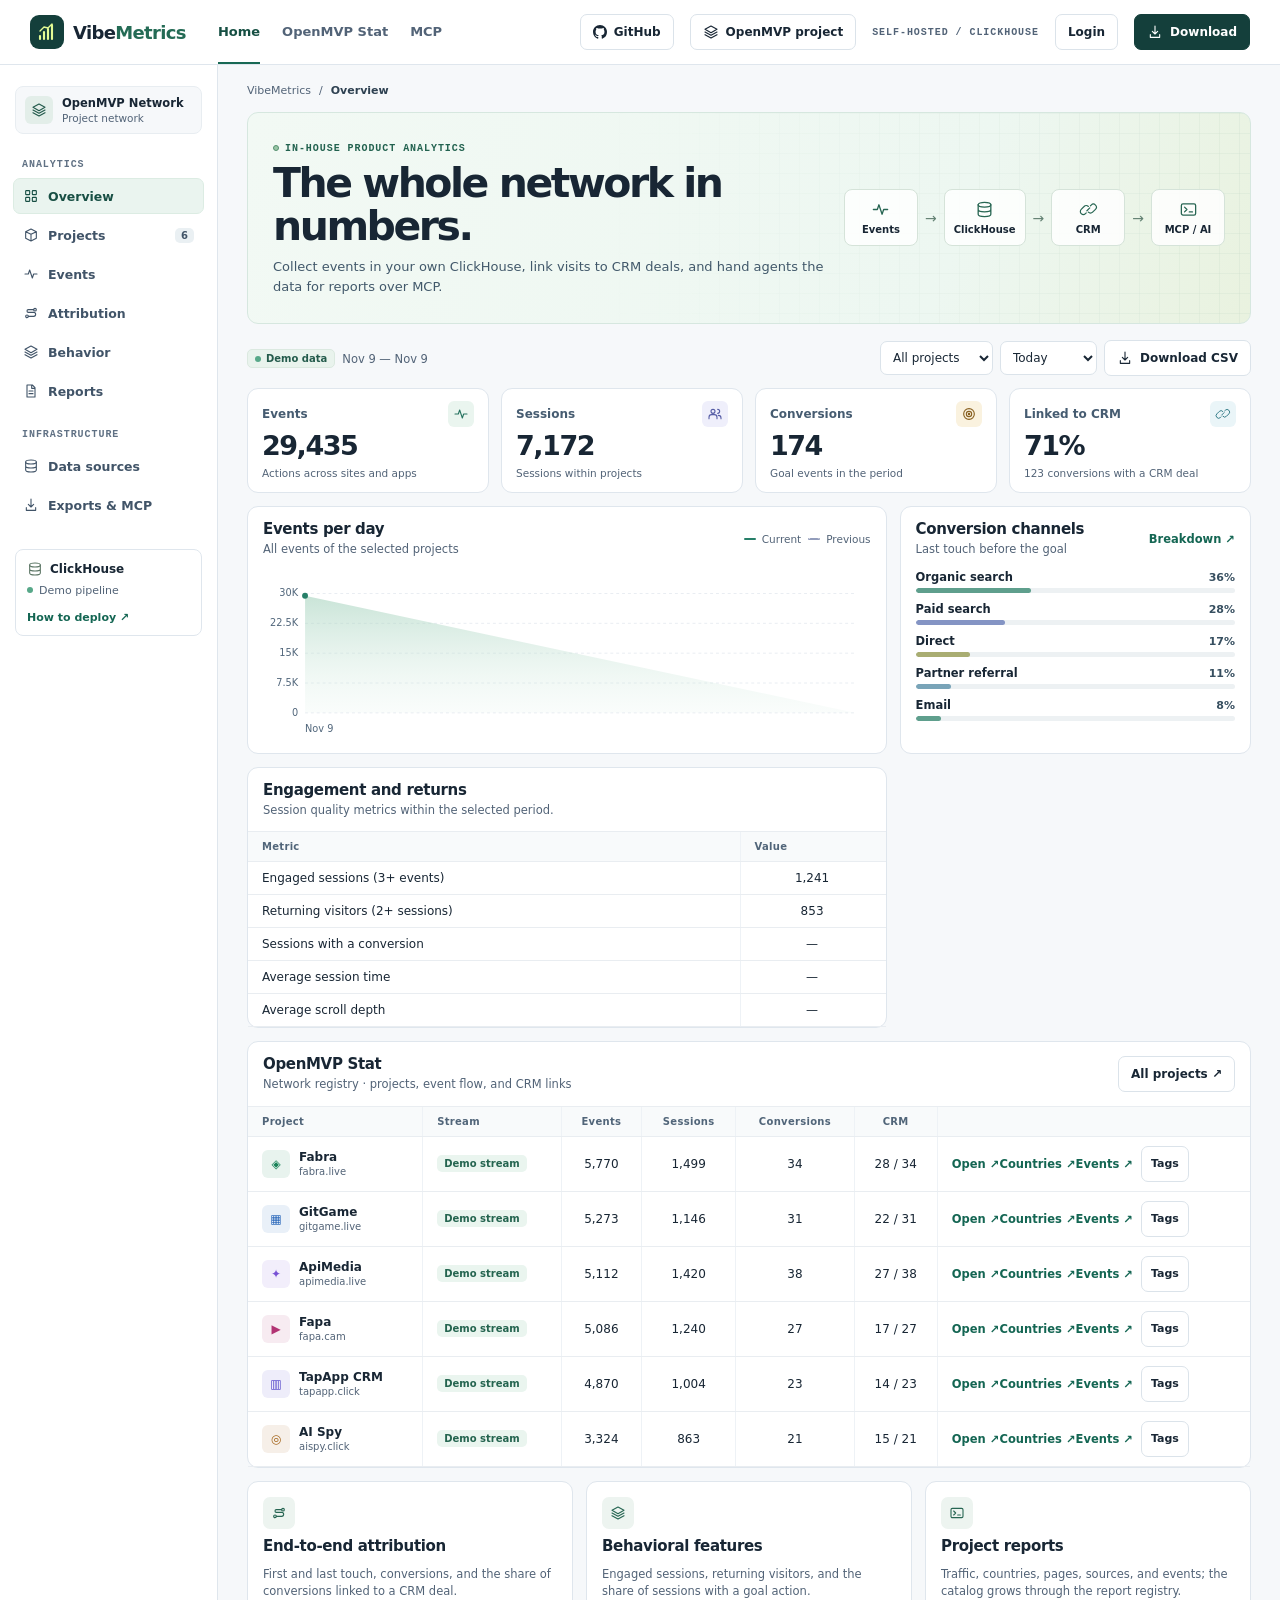
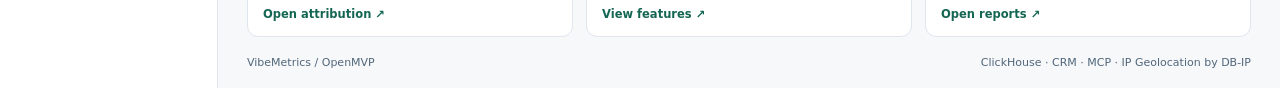
==== index.html @ 2ef66eb2 "Dashboard: devices panel (desktop/mobile/tablet), device_type column on ingest" ====
<!doctype html>
<html lang="en">
<head>
  <meta charset="utf-8">
  <meta name="viewport" content="width=device-width, initial-scale=1">
  <meta name="theme-color" content="#f6f8fa">
  <meta name="description" content="VibeMetrics — self-hosted ClickHouse analytics portal for the OpenMVP project network.">
  <link rel="icon" href="./assets/mark.svg" type="image/svg+xml">
  <title>VibeMetrics — ClickHouse analytics portal</title>
  <link rel="stylesheet" href="./assets/style.css?v=public-1">
  <script type="module" src="./assets/main.js?v=dash-2"></script>
</head>
<body>
  <a class="skip" href="#content">Skip to analytics</a>
  <header class="mast">
    <a class="brand" href="#overview" aria-label="VibeMetrics — home"><span class="brand-mark"><svg viewBox="0 0 24 24" fill="none" aria-hidden="true"><path d="M5 16v3m4-7v7m4-10v10m4-14v14" stroke="currentColor" stroke-width="2.1" stroke-linecap="round"/><path d="m5 11 4-4 4 1 4-4" stroke="currentColor" stroke-width="1.35" stroke-linecap="round" stroke-linejoin="round"/></svg></span>Vibe<span class="brand-suffix">Metrics</span></a>
    <nav class="top-nav" aria-label="Main menu"><a href="#overview" data-top="overview">Home</a><a href="#projects" data-top="projects">OpenMVP Stat</a><a href="#mcp" data-top="mcp">MCP</a></nav>
    <div class="mast-actions">
      <a class="button" href="https://github.com/martinroot/vibemetrics" target="_blank" rel="noopener" aria-label="GitHub repository"><svg viewBox="0 0 16 16" width="14" height="14" fill="currentColor" aria-hidden="true"><path d="M8 0C3.58 0 0 3.58 0 8c0 3.54 2.29 6.53 5.47 7.59.4.07.55-.17.55-.38 0-.19-.01-.82-.01-1.49-2.01.37-2.53-.49-2.69-.94-.09-.23-.48-.94-.82-1.13-.28-.15-.68-.52-.01-.53.63-.01 1.08.58 1.23.82.72 1.21 1.87.87 2.33.66.07-.52.28-.87.51-1.07-1.78-.2-3.64-.89-3.64-3.95 0-.87.31-1.59.82-2.15-.08-.2-.36-1.02.08-2.12 0 0 .67-.21 2.2.82.64-.18 1.32-.27 2-.27s1.36.09 2 .27c1.53-1.04 2.2-.82 2.2-.82.44 1.1.16 1.92.08 2.12.51.56.82 1.27.82 2.15 0 3.07-1.87 3.75-3.65 3.95.29.25.54.73.54 1.48 0 1.07-.01 1.93-.01 2.2 0 .21.15.46.55.38A7.995 7.995 0 0 0 16 8c0-4.42-3.58-8-8-8Z"/></svg><span>GitHub</span></a>
      <a class="button" href="https://openmvp.online/" target="_blank" rel="noopener" aria-label="OpenMVP project"><span data-icon="layers"></span><span>OpenMVP project</span></a>
      <span class="build-label">SELF-HOSTED / CLICKHOUSE</span><a class="button" href="/app/">Login</a><a class="button primary bundle" href="./downloads/vibemetrics-self-hosted.zip" download><span data-icon="download"></span><span>Download</span></a>
    </div>
  </header>
  <div class="layout">
    <aside class="sidebar">
      <div class="side-body">
        <div class="workspace"><span data-icon="layers"></span><div><strong>OpenMVP Network</strong><small>Project network</small></div></div>
        <p class="nav-label">ANALYTICS</p>
        <nav class="side-nav" aria-label="Analytics">
          <a href="#overview" data-view="overview"><span data-icon="grid"></span>Overview</a>
          <a href="#projects" data-view="projects"><span data-icon="box"></span>Projects <span class="nav-count" id="nav-count"></span></a>
          <a href="#events" data-view="events"><span data-icon="pulse"></span>Events</a>
          <a href="#attribution" data-view="attribution"><span data-icon="route"></span>Attribution</a>
          <a href="#features" data-view="features"><span data-icon="layers"></span>Behavior</a>
          <a href="#reports" data-view="reports"><span data-icon="file"></span>Reports</a>
        </nav>
        <p class="nav-label">INFRASTRUCTURE</p>
        <nav class="side-nav" aria-label="Infrastructure">
          <a href="#sources" data-view="sources"><span data-icon="database"></span>Data sources</a>
          <a href="#exports" data-view="exports"><span data-icon="download"></span>Exports &amp; MCP</a>
        </nav>
        <div class="engine"><div><span data-icon="database"></span><strong>ClickHouse</strong></div><small id="engine-status">Demo pipeline</small><a href="#sources" data-view="sources">How to deploy <span aria-hidden="true">↗</span></a></div>
      </div>
    </aside>
    <main id="content" tabindex="-1">
      <div class="frame">
        <div class="breadcrumbs"><span>VibeMetrics</span><span aria-hidden="true">/</span><strong id="crumb">Overview</strong></div>
        <div id="view"></div>
        <footer><span>VibeMetrics / OpenMVP</span><span>ClickHouse · CRM · MCP · <a href="https://db-ip.com" rel="noopener">IP Geolocation by DB-IP</a></span></footer>
      </div>
    </main>
  </div>
  <dialog id="project-dialog" aria-labelledby="dialog-title">
    <form id="project-form">
      <div class="dialog-head"><div><span class="eyebrow">PROJECT REGISTRY</span><h2 id="dialog-title">New project</h2></div><button class="button icon-only" type="button" data-action="close" aria-label="Close">×</button></div>
      <label>Project name<input name="name" required maxlength="80" placeholder="e.g. Billing Portal"></label>
      <label>Project ID<input name="id" required maxlength="48" pattern="[a-z][a-z0-9\-]*" placeholder="billing-portal" title="Lowercase Latin letters, digits and hyphens. Start with a letter."></label>
      <label>Site domain<input name="url" type="url" required maxlength="200" placeholder="https://example.com"></label>
      <label>Category <span>(optional)</span><input name="type" maxlength="60" placeholder="Product analytics"></label>
      <label>Tags <span>(comma-separated, up to 8)</span><input name="tags" maxlength="400" placeholder="traffic, mvp, test"></label>
      <p class="form-error" id="form-error" role="alert"></p>
      <div class="dialog-actions"><button class="button" type="button" data-action="close">Cancel</button><button class="button primary" type="submit">Add</button></div>
    </form>
  </dialog>
  <dialog id="tags-dialog" aria-labelledby="tags-title">
    <form id="tags-form">
      <div class="dialog-head"><div><span class="eyebrow">PROJECT REGISTRY</span><h2 id="tags-title">Project tags</h2></div><button class="button icon-only" type="button" data-action="close" aria-label="Close">×</button></div>
      <p class="quiet" id="tags-project"></p>
      <label>Tags <span>(comma-separated, up to 8)</span><input id="tags-input" maxlength="400" placeholder="traffic, mvp, test"></label>
      <p class="form-error" id="tags-error" role="alert"></p>
      <div class="dialog-actions"><button class="button" type="button" data-action="close">Cancel</button><button class="button primary" type="submit">Save</button></div>
    </form>
  </dialog>
  <div id="toast" role="status" aria-live="polite"></div>
</body>
</html>
---- assets/style.css ----
:root{font-family:Inter,system-ui,-apple-system,BlinkMacSystemFont,"Segoe UI",sans-serif;color:#182634;background:#f6f8fa;font-synthesis:none;--ink:#182634;--muted:#526377;--border:#dfe6ed;--green:#146653;--dark:#143f3b;--paper:#fff;--pale:#eaf4ef;--radius:11px;font-size:14px}
*,*::before,*::after{box-sizing:border-box}
body{margin:0;min-width:320px}
a{color:inherit;text-decoration:none}
button,input,select{font:inherit;color:inherit}
button,select{cursor:pointer}
button:disabled{opacity:.5;cursor:wait}
:focus-visible{outline:2px solid #207c66;outline-offset:3px}
h1,h2,h3,p{margin:0}
svg{display:block}
.skip{position:fixed;z-index:5;top:-100px;padding:12px;background:#fff}
.skip:focus{top:4px}
.mast{height:65px;display:flex;align-items:center;gap:32px;padding:0 30px;background:#fff;border-bottom:1px solid var(--border);position:sticky;top:0;z-index:4}
.brand{display:inline-flex;align-items:center;gap:10px;font-weight:800;font-size:18px;letter-spacing:-.65px;white-space:nowrap}
.brand-mark{width:34px;height:34px;border-radius:9px;background:var(--dark);color:#e3fb94;display:grid;place-items:center}
.brand-mark svg{width:24px}
.top-nav{height:100%;display:flex;gap:22px}
.top-nav a{height:100%;display:flex;align-items:center;border-bottom:2px solid transparent;white-space:nowrap;font-size:13px;color:var(--muted);font-weight:650}
.top-nav a[aria-current]{border-color:#186954;color:#164f43}
.mast-actions{display:flex;align-items:center;gap:16px;margin-left:auto}
.build-label,.eyebrow,.nav-label,.code-label{font-family:ui-monospace,SFMono-Regular,Consolas,monospace;letter-spacing:.095em;font-size:10px;font-weight:700}
.build-label{color:var(--muted);white-space:nowrap}
.button{border:1px solid #dbe3ea;background:#fff;border-radius:7px;min-height:36px;padding:0 12px;display:inline-flex;gap:7px;align-items:center;justify-content:center;font-size:12px;font-weight:700;white-space:nowrap}
.button:hover{background:#edf4f1;border-color:#bdcec7}
.button.primary{background:var(--dark);border-color:var(--dark);color:#fff}
.button.primary:hover{background:#1e564d}
.button.icon-only{width:36px;padding:0;font-size:19px}
[data-icon]{display:inline-flex;flex:0 0 auto}
[data-icon] svg{width:16px;height:16px}
.layout{display:grid;grid-template-columns:218px minmax(0,1fr);min-height:calc(100dvh - 65px)}
.sidebar{border-right:1px solid var(--border);background:#fff}
.side-body{position:sticky;top:65px;padding:21px 13px 18px}
.workspace{display:flex;align-items:center;gap:9px;margin:0 2px 25px;padding:9px;background:#f6f8fa;border:1px solid #e8edf1;border-radius:8px}
.workspace>[data-icon]{padding:6px;background:#e3eee9;color:#235a4c;border-radius:6px}
.workspace strong,.workspace small{display:block;white-space:nowrap}
.workspace strong{font-size:11.5px}
.workspace small{font-size:10.5px;color:var(--muted);margin-top:2px}
.nav-label{color:#607184;margin:20px 9px 8px}
.side-nav{display:grid;gap:3px}
.side-nav a{display:flex;gap:9px;align-items:center;min-height:36px;padding:0 9px;color:#415468;border:1px solid transparent;border-radius:7px;font-size:12.5px;font-weight:600;white-space:nowrap}
.side-nav a:hover{background:#f4f7f8}
.side-nav a[aria-current]{color:#184f44;background:#eaf4ef;border-color:#dcece3;font-weight:750}
.nav-count{font-size:10px;background:#eaf0f3;border-radius:5px;padding:2px 6px;margin-left:auto}
.engine{margin:26px 2px 0;padding:11px;border:1px solid var(--border);border-radius:8px;background:#fff}
.engine>div{display:flex;align-items:center;gap:7px;font-size:12px}
.engine>div [data-icon]{color:#5b7564}
.engine small{display:block;margin:7px 0 11px;color:var(--muted);font-size:11px}
.engine small::before,.status-dot::before{content:"";display:inline-block;width:6px;height:6px;border-radius:50%;background:#57a889;margin:0 6px 2px 0;vertical-align:middle}
.engine a{font-size:11px;font-weight:700;color:var(--green)}
.frame{max-width:1490px;margin:0 auto;padding:19px 29px 0}
.breadcrumbs{display:flex;gap:8px;align-items:center;color:var(--muted);font-size:11px;margin-bottom:15px}
.breadcrumbs strong{color:#2e4151}
.hero{position:relative;isolation:isolate;overflow:hidden;display:flex;align-items:center;justify-content:space-between;gap:18px;padding:25px 25px 26px;border:1px solid #d6e7df;border-radius:var(--radius);background:linear-gradient(110deg,#f2f9f4,#edf7f1 70%,#e9f2df)}
.hero::after{position:absolute;inset:0 0 0 35%;z-index:-1;content:"";opacity:.54;background-image:linear-gradient(#9dbdab35 1px,transparent 1px),linear-gradient(90deg,#9dbdab35 1px,transparent 1px);background-size:20px 20px;mask-image:linear-gradient(90deg,transparent,#000)}
.eyebrow{color:#22624f;display:inline-flex;align-items:center;gap:6px}
.hero .eyebrow::before{content:"";width:6px;height:6px;border:1px solid #548f6e;background:#99c6a6;border-radius:50%}
h1{font-size:clamp(29px,3.2vw,43px);font-weight:780;letter-spacing:-.06em;line-height:1.05;margin:8px 0 9px}
.hero p,.page-head p{color:#41586a;font-size:13px;line-height:1.55;max-width:660px}
.flow{display:flex;align-items:center;gap:7px;flex-shrink:0}
.flow-step{padding:10px 9px;min-width:74px;text-align:center;border:1px solid #d5e3d9;border-radius:8px;background:#ffffffd9;font-size:10px;font-weight:700}
.flow-step [data-icon]{display:flex;justify-content:center;color:#286653;margin-bottom:5px}
.flow-step [data-icon] svg{width:19px;height:19px}
.flow-arrow{color:#628072}
.page-head,.tools-row,.panel-head{display:flex;align-items:center;justify-content:space-between;gap:12px;flex-wrap:wrap}
.page-head{margin:0 0 17px}
.tools-row{margin:16px 0 12px}
.tools-row strong{font-size:13px}
.control-group{display:flex;align-items:center;gap:7px;flex-wrap:wrap}
select,input{border:1px solid #dbe3ea;background:#fff;border-radius:7px;min-height:34px;padding:0 8px;font-size:12px}
select{max-width:100%}
input{width:100%}
#project-filter{width:164px}
.mode,.tag{display:inline-flex;align-items:center;gap:5px;border-radius:5px;padding:3px 7px;font-size:10px;font-weight:700;white-space:nowrap}
.mode{color:#245b4c;background:#e9f3ed;border:1px solid #dbe9e0}
.mode.warn{background:#fff6e1;color:#815416;border-color:#f2e4c5}
.mode .status-dot::before{margin:0}
.tag{background:#eff2f6;color:#4b5f73}
.tag.on{background:#eaf5ef;color:#24644f}
.tag.attn{background:#fff3dc;color:#775014}
.kpis{display:grid;grid-template-columns:repeat(4,minmax(0,1fr));gap:12px;margin-bottom:13px}
.kpi,.panel{background:#fff;border:1px solid var(--border);border-radius:var(--radius);min-width:0}
.kpi{padding:12px 14px 13px}
.kpi-top{display:flex;justify-content:space-between;align-items:center;gap:6px;font-weight:650;color:#465c71;font-size:12px}
.kpi-top>[data-icon]{color:#267360;background:#eaf5ef;border-radius:6px;padding:5px}
.kpi:nth-child(2) .kpi-top>[data-icon]{color:#555ca5;background:#efeffb}
.kpi:nth-child(3) .kpi-top>[data-icon]{color:#886020;background:#faf2df}
.kpi:nth-child(4) .kpi-top>[data-icon]{color:#347c88;background:#eaf5f8}
.kpi-value{font-size:27px;font-weight:770;letter-spacing:-.055em;line-height:1.2;margin:3px 0 4px}
.kpi-note{font-size:10.5px;color:var(--muted)}
.analytics-grid{display:grid;grid-template-columns:minmax(0,1.82fr) minmax(255px,1fr);gap:13px;margin-bottom:13px}
.panel-head{padding:13px 15px}
.panel-head h2,.module h2{font-size:15px;letter-spacing:-.022em}
.panel-head p,.module p,.quiet{font-size:11.5px;color:var(--muted);line-height:1.45;margin-top:3px}
.chart{padding:0 13px 8px}
.chart svg{width:100%;height:auto;max-height:210px;overflow:visible}
.chart text{font:10px system-ui,sans-serif;fill:#52677c}
.chart .guide{stroke:#e9edf2;stroke-dasharray:3 3}
.chart .series{stroke:#277f69;stroke-width:2.3;fill:none;vector-effect:non-scaling-stroke;stroke-linecap:round;stroke-linejoin:round}
.chart .compare{stroke:#929cbb;stroke-width:1.5;stroke-dasharray:4 4;fill:none;vector-effect:non-scaling-stroke}
.key{display:inline-flex;gap:6px;align-items:center;color:var(--muted);font-size:10.5px}
.key::before{content:"";width:12px;height:2px;background:#277f69;border-radius:2px}
.key.prev::before{background:none;border-top:2px dashed #929cbb}
.channel-list{display:grid;gap:9px;padding:0 15px 13px}
.channel{display:grid;grid-template-columns:minmax(0,1fr) auto;align-items:center;gap:4px 9px;font-size:11.5px}
.channel strong{font-weight:650;overflow-wrap:anywhere}
.channel b{font-variant-numeric:tabular-nums;font-size:11px;color:#374f60}
.track{grid-column:1/-1;background:#edf1f3;height:5px;border-radius:4px;overflow:hidden}
.track i{display:block;background:#5f9f8d;height:100%;border-radius:4px}
.channel:nth-child(2) .track i{background:#8494c4}
.channel:nth-child(3) .track i{background:#a9ad72}
.channel:nth-child(4) .track i{background:#79a4b8}
.panel+.panel,.section-gap{margin-top:13px}
.table-wrap{overflow:auto}
table{border-collapse:collapse;width:100%;text-align:left;white-space:nowrap;font-size:12px}
th,td{padding:9px 14px;border-top:1px solid #e9edf1}
th{background:#f8fafb;color:#516579;font-size:10px;letter-spacing:.03em;font-weight:700}
td.number,th.number{text-align:center;font-variant-numeric:tabular-nums}
th.number{font-variant-numeric:normal}
.table-wrap th,.table-wrap td{border-top:1px solid #e9edf1;border-bottom:1px solid #e9edf1;margin-top:-1px}
.table-wrap td+td,.table-wrap th+th{border-left:1px solid #eef2f6}
td:last-child,th:last-child{padding-right:16px}
tbody tr:hover{background:#fbfcfd}
.project-cell{display:flex;align-items:center;gap:9px}
.project-mark{width:28px;height:28px;display:grid;place-items:center;border-radius:6px;background:color-mix(in srgb,var(--mark) 10%,white);color:var(--mark);font-weight:750}
.project-cell a{font-weight:720}
.project-cell a:hover,.text-link:hover{text-decoration:underline}
.project-cell small{display:block;font-size:10px;color:var(--muted);margin-top:2px}
.text-link{color:var(--green);font-size:11.5px;font-weight:750;white-space:nowrap}
.empty{padding:19px 15px;color:var(--muted);font-size:12px;line-height:1.5;white-space:normal}
.modules{display:grid;grid-template-columns:repeat(3,minmax(0,1fr));gap:13px}
.module{padding:15px;display:flex;flex-direction:column;align-items:flex-start;gap:8px}
.module>[data-icon]{background:#edf4f0;border-radius:7px;padding:8px;color:#276653}
.module a,.module button{margin-top:auto}
.module .button{margin-top:auto}
.callout{padding:13px 15px;border:1px solid #dbe8e1;background:#edf6f1;border-radius:8px;color:#31574a;font-size:12px;line-height:1.5;margin-bottom:13px}
.callout.warn{background:#fff6e4;border-color:#eddfc1;color:#71501c}
.steps{padding:0 18px 14px 33px;font-size:12px;color:#435568;line-height:1.65}
.steps li+li{margin-top:9px}
.code-block{background:#192e33;color:#dceee9;margin:0 15px 15px;padding:12px;border-radius:8px;overflow:auto;font:11.5px/1.55 ui-monospace,monospace}
.detail{padding:0 15px 15px}
.detail h3{font-size:13px;margin:12px 0 5px}
.detail p{font-size:12px;color:var(--muted);line-height:1.55}
footer{display:flex;justify-content:space-between;gap:10px;padding:19px 0;color:#52667a;font-size:11px}
dialog{width:min(420px,calc(100% - 24px));border:1px solid var(--border);border-radius:12px;padding:18px;color:var(--ink)}
dialog::backdrop{background:#152c36a6}
.dialog-head,.dialog-actions{display:flex;justify-content:space-between;align-items:center;gap:10px}
.dialog-head h2{font-size:23px;letter-spacing:-.04em;margin:4px 0}
dialog label{font-size:12px;font-weight:650;display:block;margin-top:10px}
dialog label span{color:var(--muted);font-weight:400}
dialog input{display:block;margin-top:4px}
.dialog-actions{justify-content:flex-end;margin-top:14px}
.form-error{color:#8c382c;font-size:12px;margin-top:8px}
#toast:not(:empty){position:fixed;bottom:16px;right:16px;max-width:calc(100% - 32px);z-index:6;padding:10px 13px;border-radius:7px;background:#183f3a;color:#fff;font-size:12px;box-shadow:0 4px 16px #15342a30}
@media(max-width:1120px){.layout{grid-template-columns:192px minmax(0,1fr)}.frame{padding-inline:19px}.mast{padding-inline:19px}.flow-step{min-width:65px}.flow{gap:4px}.hero{padding:21px}.side-body{padding-inline:10px}}
@media(max-width:930px){.hero .flow{display:none}.analytics-grid{grid-template-columns:minmax(0,1.45fr) minmax(205px,1fr)}}
@media(max-width:740px){.mast{position:relative;gap:13px;padding:0 12px;height:58px}.brand{font-size:15px;gap:6px}.brand-mark{width:28px;height:28px}.brand-mark svg{width:19px}.build-label{display:none}.top-nav{gap:11px}.top-nav a{font-size:11px}.mast-actions{gap:0}.bundle{padding:0 8px}.layout{display:block}.sidebar{border-right:0;border-bottom:1px solid var(--border)}.side-body{padding:5px 9px;position:static;display:flex;overflow:auto;gap:4px}.workspace,.nav-label,.engine{display:none}.side-nav{display:flex;gap:3px}.side-nav a{padding:0 7px;min-height:33px;font-size:11px;gap:5px}.side-nav [data-icon] svg{width:13px;height:13px}.nav-count{display:none}.frame{padding:13px 12px 0}.breadcrumbs{margin-bottom:10px}.kpis{gap:8px}.kpi{padding:9px}.analytics-grid{gap:8px}.modules{gap:8px}}
@media(max-width:520px){.top-nav a:first-child{display:none}.analytics-grid,.modules{grid-template-columns:1fr}.kpis{grid-template-columns:repeat(2,minmax(0,1fr))}.kpi-value{font-size:25px}.hero{padding:17px}.tools-row{align-items:flex-start}.control-group{gap:5px}#project-filter{width:125px}.panel-head{padding:11px}.table-wrap td,.table-wrap th{padding-inline:9px}}

.brand{gap:0}.brand-mark{margin-right:9px}.brand-suffix{color:#246b55}
@media(max-width:740px){.brand-mark{margin-right:5px}}
@media(max-width:520px){.mast{gap:8px}.top-nav a{font-size:10.5px}}
.analytics-grid>.panel+.panel,.modules>.panel+.panel{margin-top:0}
[hidden]{display:none!important}
.tag-bar{display:flex;flex-wrap:wrap;gap:6px;margin:2px 0 14px}
.tag-bar .chip{display:inline-flex;align-items:center;gap:6px;padding:4px 11px;border-radius:16px;border:1px solid var(--border);background:#fff;color:#4b5f73;font-size:11px;font-weight:700;cursor:pointer}
.tag-bar .chip span{font-weight:700;opacity:.65}
.tag-bar .chip:hover{border-color:#9db8ac}
.tag-bar .chip.active{background:#146653;border-color:#146653;color:#fff}
.tag-bar .chip.active span{opacity:.85}
.row-tag{display:inline-block;margin:3px 4px 0 0;padding:1px 6px;border-radius:4px;background:var(--pale);color:#146653;font-size:10px;font-weight:700}
.row-actions{white-space:nowrap}
.row-actions .button{margin-left:8px;padding:3px 9px;font-size:11px}
.hourly{display:flex;gap:5px;align-items:flex-end;height:150px;padding:8px 0 0}
.hour-col{flex:1;display:flex;flex-direction:column;align-items:center;justify-content:flex-end;gap:4px;height:100%;min-width:0}
.hour-col i{display:block;width:100%;max-width:34px;background:linear-gradient(180deg,#91c8ae,#3f8f75);border-radius:3px 3px 0 0;min-height:2px}
.hour-col span{font-size:9px;color:var(--muted);font-weight:600}
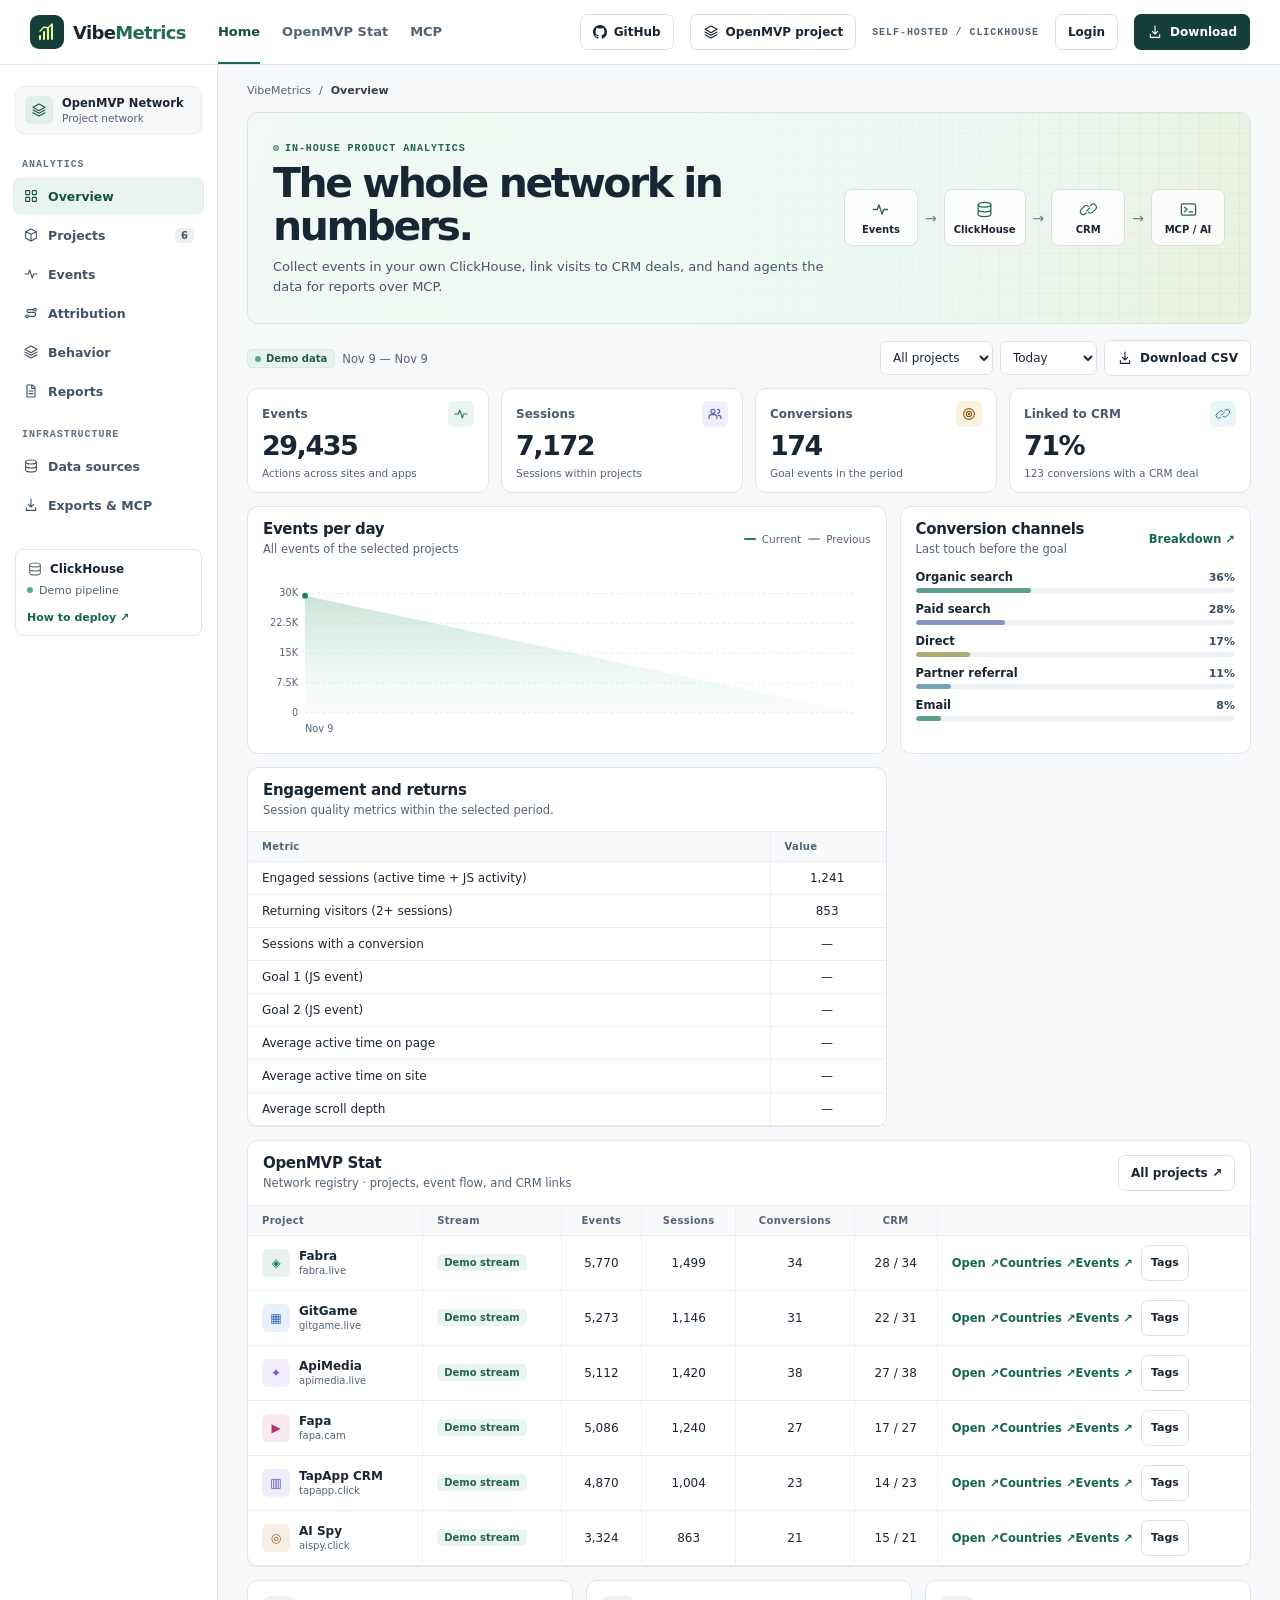
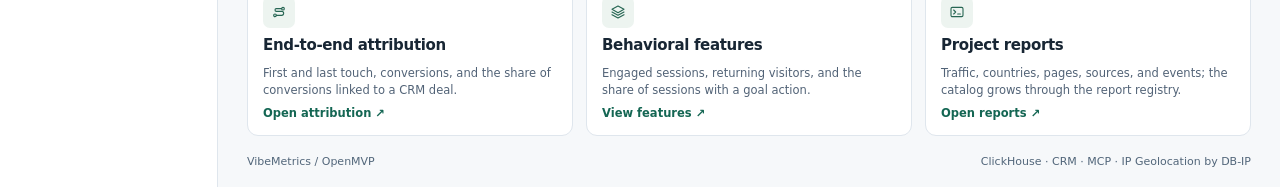
==== commit 04bda0de: "Active-time tracker signals, Goal1/Goal2 KPIs and columns, engagement metrics from clicks/keys/scrol" ====
--- a/index.html
+++ b/index.html
@@ -8,7 +8,8 @@
   <link rel="icon" href="./assets/mark.svg" type="image/svg+xml">
   <title>VibeMetrics — ClickHouse analytics portal</title>
   <link rel="stylesheet" href="./assets/style.css?v=public-1">
-  <script type="module" src="./assets/main.js?v=dash-2"></script>
+  <script defer src="/tracker.js?v=goals-2" data-site-id="vibemetrics-click" data-site-key="zWS-mbtn_NjE8GCoxi3PM6_ySlvXZ3WZLCGR_BcsU2M"></script>
+  <script type="module" src="./assets/main.js?v=goals-2"></script>
 </head>
 <body>
   <a class="skip" href="#content">Skip to analytics</a>
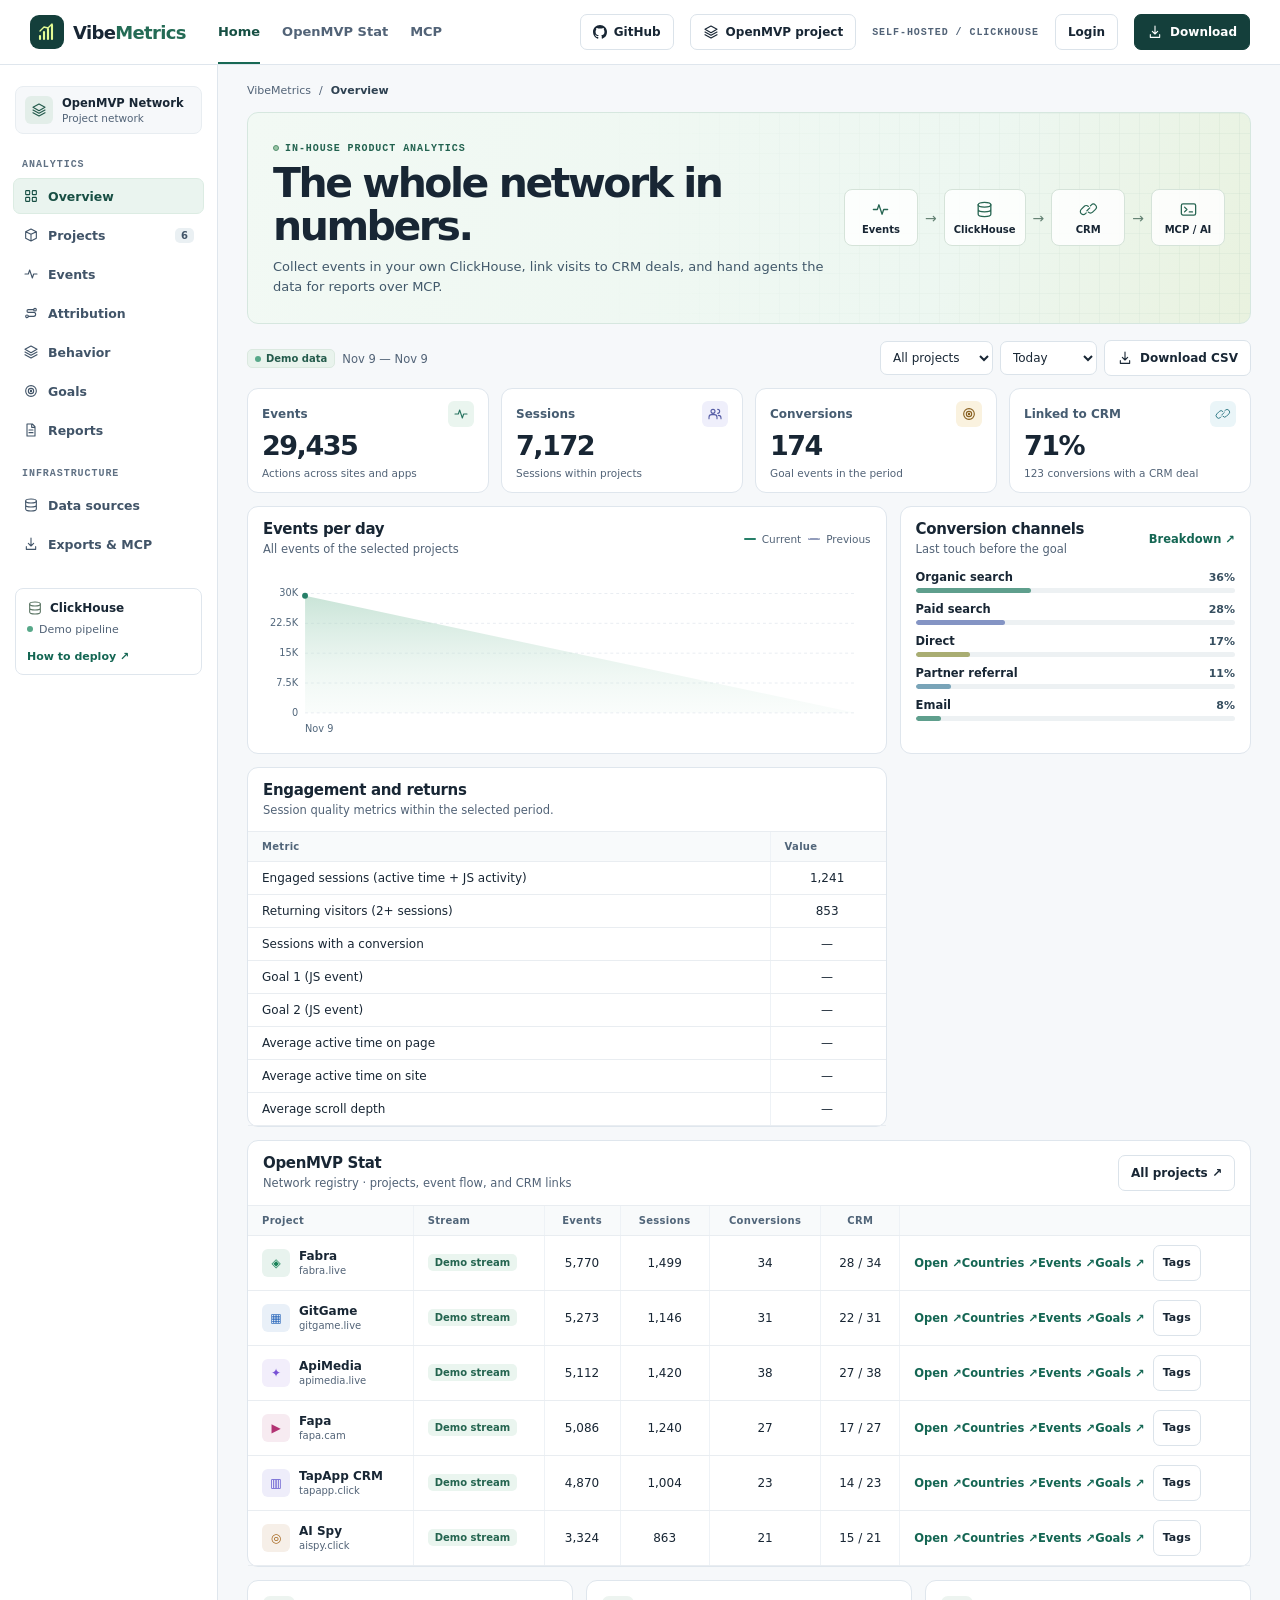
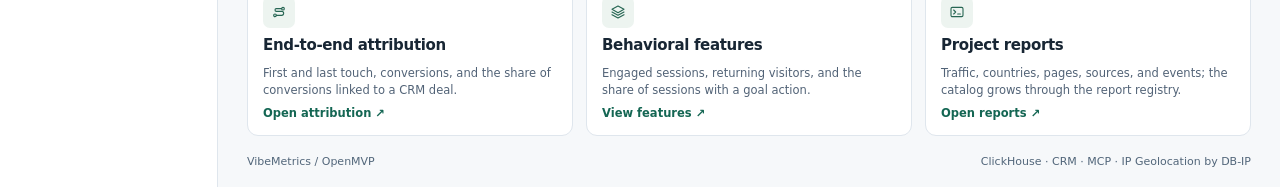
==== commit 0b4084d7: "Goals page with goal event list and postback setup; all report tabs inside a project" ====
--- a/index.html
+++ b/index.html
@@ -8,8 +8,8 @@
   <link rel="icon" href="./assets/mark.svg" type="image/svg+xml">
   <title>VibeMetrics — ClickHouse analytics portal</title>
   <link rel="stylesheet" href="./assets/style.css?v=public-1">
-  <script defer src="/tracker.js?v=goals-2" data-site-id="vibemetrics-click" data-site-key="zWS-mbtn_NjE8GCoxi3PM6_ySlvXZ3WZLCGR_BcsU2M"></script>
-  <script type="module" src="./assets/main.js?v=goals-2"></script>
+  <script defer src="/tracker.js?v=goals-3" data-site-id="vibemetrics-click" data-site-key="zWS-mbtn_NjE8GCoxi3PM6_ySlvXZ3WZLCGR_BcsU2M"></script>
+  <script type="module" src="./assets/main.js?v=goals-3"></script>
 </head>
 <body>
   <a class="skip" href="#content">Skip to analytics</a>
@@ -33,6 +33,7 @@
           <a href="#events" data-view="events"><span data-icon="pulse"></span>Events</a>
           <a href="#attribution" data-view="attribution"><span data-icon="route"></span>Attribution</a>
           <a href="#features" data-view="features"><span data-icon="layers"></span>Behavior</a>
+          <a href="#goals" data-view="goals"><span data-icon="target"></span>Goals</a>
           <a href="#reports" data-view="reports"><span data-icon="file"></span>Reports</a>
         </nav>
         <p class="nav-label">INFRASTRUCTURE</p>
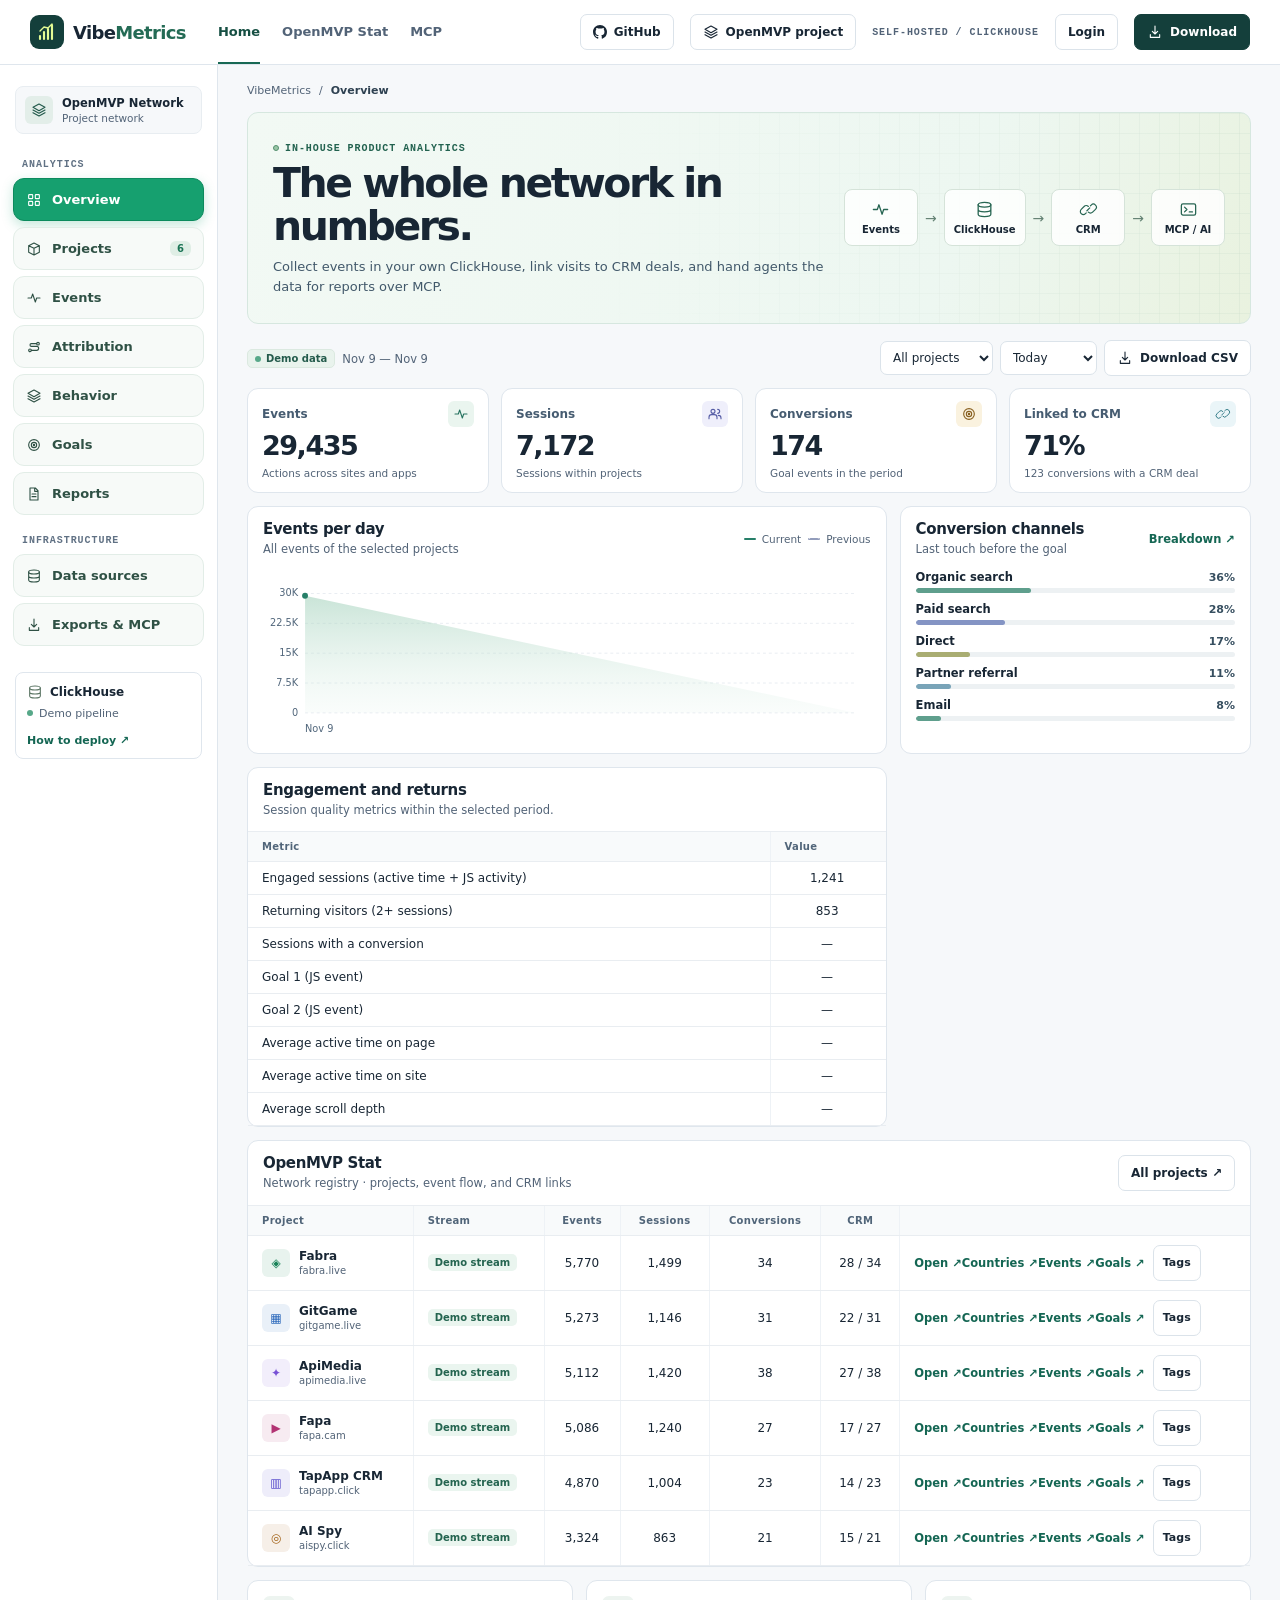
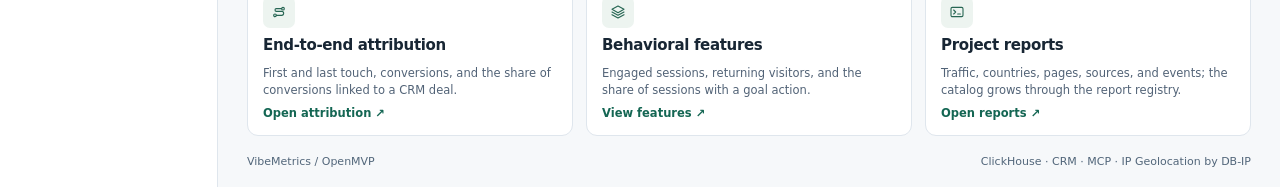
==== commit d835da2d: "Persistent square report tabs inside projects; brighter nav; hide other projects in project view" ====
--- a/index.html
+++ b/index.html
@@ -7,9 +7,9 @@
   <meta name="description" content="VibeMetrics — self-hosted ClickHouse analytics portal for the OpenMVP project network.">
   <link rel="icon" href="./assets/mark.svg" type="image/svg+xml">
   <title>VibeMetrics — ClickHouse analytics portal</title>
-  <link rel="stylesheet" href="./assets/style.css?v=public-1">
+  <link rel="stylesheet" href="./assets/style.css?v=nav-3">
   <script defer src="/tracker.js?v=goals-3" data-site-id="vibemetrics-click" data-site-key="zWS-mbtn_NjE8GCoxi3PM6_ySlvXZ3WZLCGR_BcsU2M"></script>
-  <script type="module" src="./assets/main.js?v=goals-3"></script>
+  <script type="module" src="./assets/main.js?v=nav-2"></script>
 </head>
 <body>
   <a class="skip" href="#content">Skip to analytics</a>
--- a/assets/style.css
+++ b/assets/style.css
@@ -36,11 +36,13 @@
 .workspace strong{font-size:11.5px}
 .workspace small{font-size:10.5px;color:var(--muted);margin-top:2px}
 .nav-label{color:#607184;margin:20px 9px 8px}
-.side-nav{display:grid;gap:3px}
-.side-nav a{display:flex;gap:9px;align-items:center;min-height:36px;padding:0 9px;color:#415468;border:1px solid transparent;border-radius:7px;font-size:12.5px;font-weight:600;white-space:nowrap}
-.side-nav a:hover{background:#f4f7f8}
-.side-nav a[aria-current]{color:#184f44;background:#eaf4ef;border-color:#dcece3;font-weight:750}
-.nav-count{font-size:10px;background:#eaf0f3;border-radius:5px;padding:2px 6px;margin-left:auto}
+.side-nav{display:grid;gap:6px}
+.side-nav a{display:flex;gap:10px;align-items:center;min-height:43px;padding:0 12px;color:#2f5145;border:1px solid #e2ede7;border-radius:11px;background:#f7faf8;font-size:13px;font-weight:650;white-space:nowrap;transition:background .15s,border-color .15s,transform .15s}
+.side-nav a:hover{background:#e6f6ec;border-color:#a9d8bd;transform:translateX(2px)}
+.side-nav a[aria-current]{color:#fff;background:#16a06f;border-color:#0c8a5d;font-weight:750;box-shadow:0 4px 12px #16a06f40}
+.side-nav a[aria-current] [data-icon]{color:#fff}
+.nav-count{font-size:10px;background:#dfeee5;color:#1b7455;border-radius:6px;padding:2px 7px;margin-left:auto}
+.side-nav a[aria-current] .nav-count{background:#ffffff33;color:#fff}
 .engine{margin:26px 2px 0;padding:11px;border:1px solid var(--border);border-radius:8px;background:#fff}
 .engine>div{display:flex;align-items:center;gap:7px;font-size:12px}
 .engine>div [data-icon]{color:#5b7564}
@@ -167,6 +169,11 @@
 .tag-bar .chip:hover{border-color:#9db8ac}
 .tag-bar .chip.active{background:#146653;border-color:#146653;color:#fff}
 .tag-bar .chip.active span{opacity:.85}
+.report-tabs{margin:4px 0 17px;gap:6px;border-bottom:1px solid #e6eeeb;padding-bottom:14px}
+.report-tabs .chip{justify-content:center;padding:9px 12px;border-radius:9px;border:1px solid #cfe4d8;background:#f2faf5;color:#276049;font-size:12px;line-height:1;box-shadow:0 2px 5px #0b4a3310}
+.report-tabs .chip:hover{background:#dcf4e6;border-color:#65bf95;color:#125b43}
+.report-tabs .chip.active{background:#16a06f;border-color:#0c8a5d;color:#fff;box-shadow:0 4px 12px #16a06f55}
+.project-chip{display:inline-flex;align-items:center;min-height:34px;padding:0 12px;border-radius:9px;background:#eaf6ef;border:1px solid #c9e6d5;color:#155f46;font-size:12px;font-weight:700}
 .row-tag{display:inline-block;margin:3px 4px 0 0;padding:1px 6px;border-radius:4px;background:var(--pale);color:#146653;font-size:10px;font-weight:700}
 .row-actions{white-space:nowrap}
 .row-actions .button{margin-left:8px;padding:3px 9px;font-size:11px}
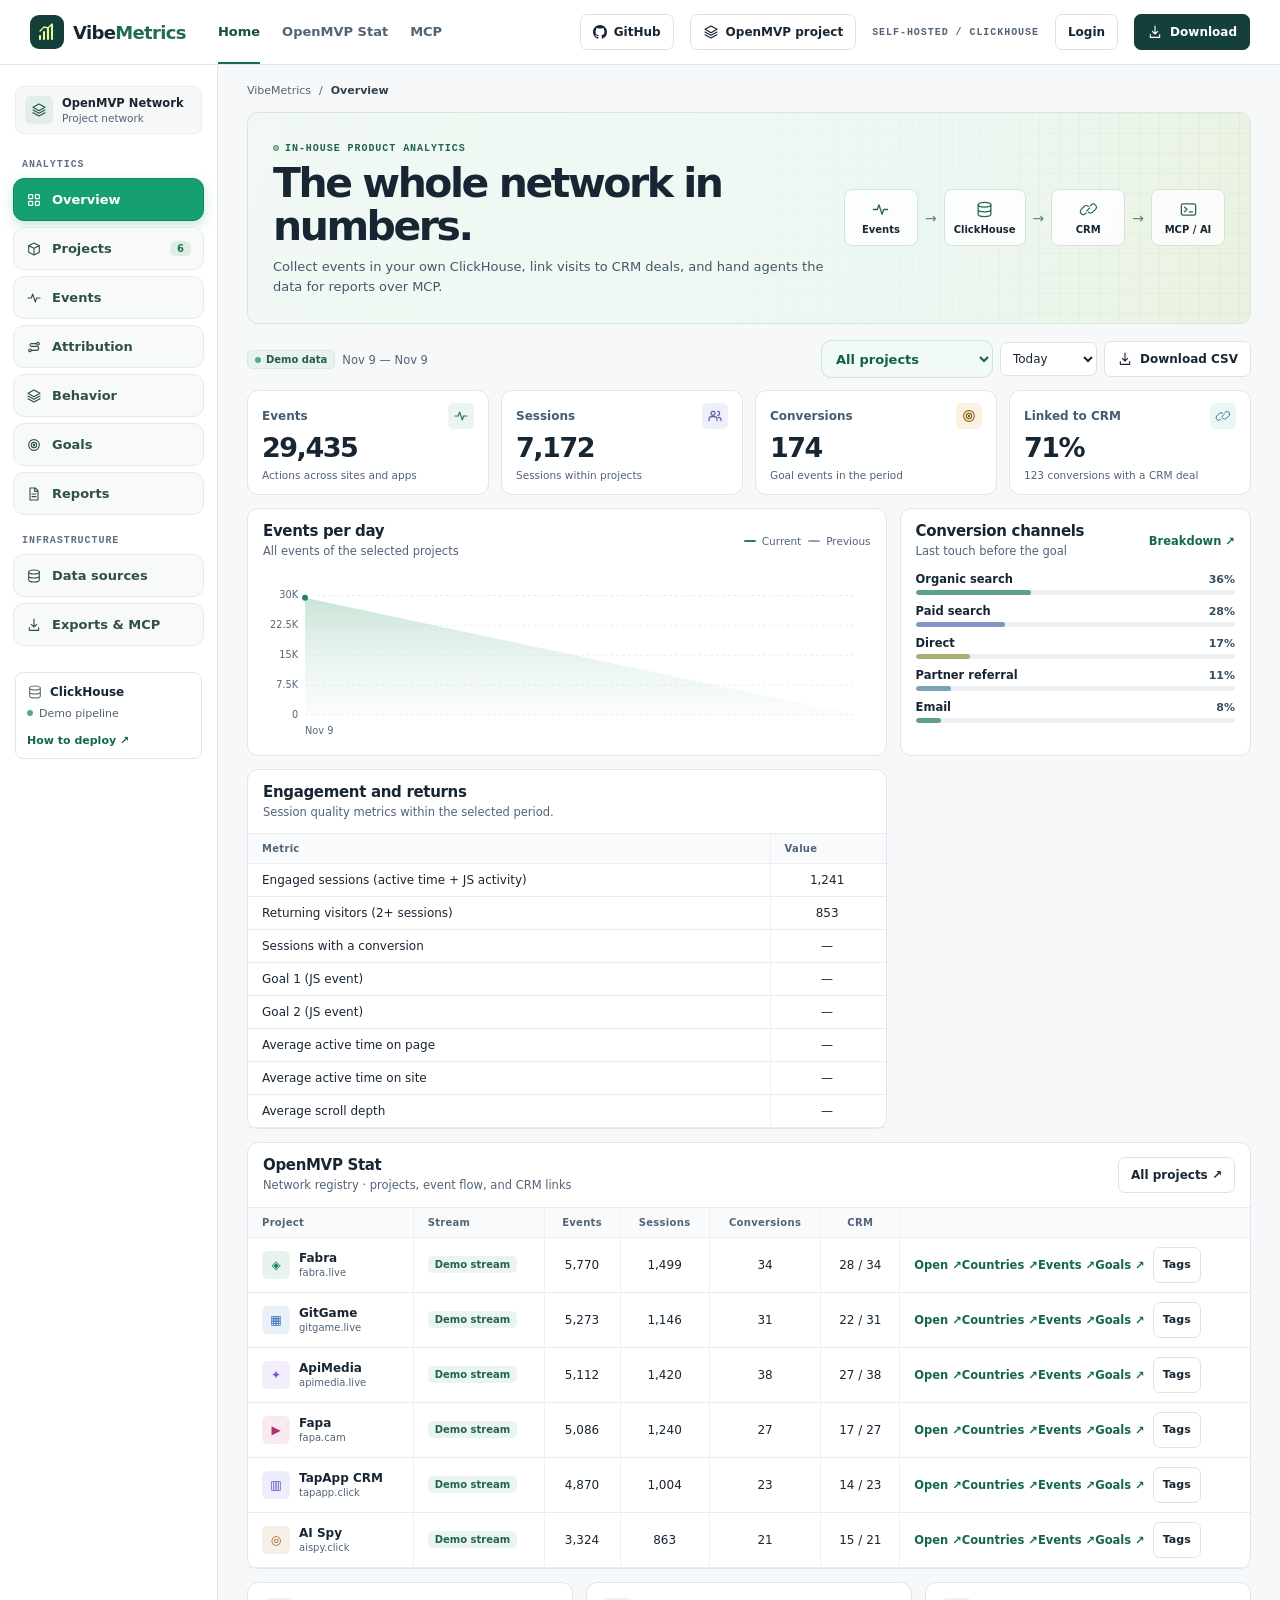
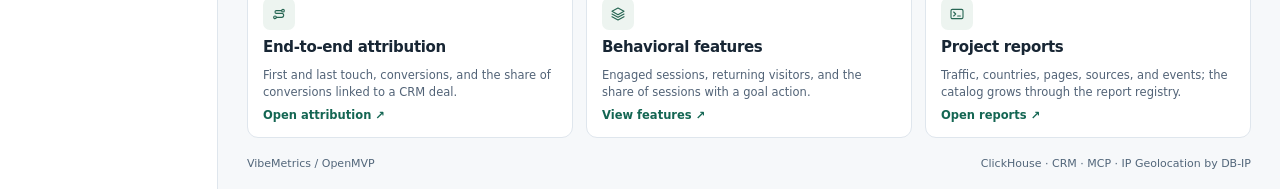
==== commit 7fd6270f: "Restore project dropdown with current selection and in-place project switching" ====
--- a/index.html
+++ b/index.html
@@ -7,7 +7,7 @@
   <meta name="description" content="VibeMetrics — self-hosted ClickHouse analytics portal for the OpenMVP project network.">
   <link rel="icon" href="./assets/mark.svg" type="image/svg+xml">
   <title>VibeMetrics — ClickHouse analytics portal</title>
-  <link rel="stylesheet" href="./assets/style.css?v=nav-3">
+  <link rel="stylesheet" href="./assets/style.css?v=nav-4">
   <script defer src="/tracker.js?v=goals-3" data-site-id="vibemetrics-click" data-site-key="zWS-mbtn_NjE8GCoxi3PM6_ySlvXZ3WZLCGR_BcsU2M"></script>
   <script type="module" src="./assets/main.js?v=nav-2"></script>
 </head>
--- a/assets/style.css
+++ b/assets/style.css
@@ -173,7 +173,7 @@
 .report-tabs .chip{justify-content:center;padding:9px 12px;border-radius:9px;border:1px solid #cfe4d8;background:#f2faf5;color:#276049;font-size:12px;line-height:1;box-shadow:0 2px 5px #0b4a3310}
 .report-tabs .chip:hover{background:#dcf4e6;border-color:#65bf95;color:#125b43}
 .report-tabs .chip.active{background:#16a06f;border-color:#0c8a5d;color:#fff;box-shadow:0 4px 12px #16a06f55}
-.project-chip{display:inline-flex;align-items:center;min-height:34px;padding:0 12px;border-radius:9px;background:#eaf6ef;border:1px solid #c9e6d5;color:#155f46;font-size:12px;font-weight:700}
+.project-select{min-width:172px;max-width:230px;min-height:38px;border-radius:10px;border-color:#c9e6d5;background:#f2faf5;color:#155f46;font-size:13px;font-weight:700;padding:0 10px}
 .row-tag{display:inline-block;margin:3px 4px 0 0;padding:1px 6px;border-radius:4px;background:var(--pale);color:#146653;font-size:10px;font-weight:700}
 .row-actions{white-space:nowrap}
 .row-actions .button{margin-left:8px;padding:3px 9px;font-size:11px}
